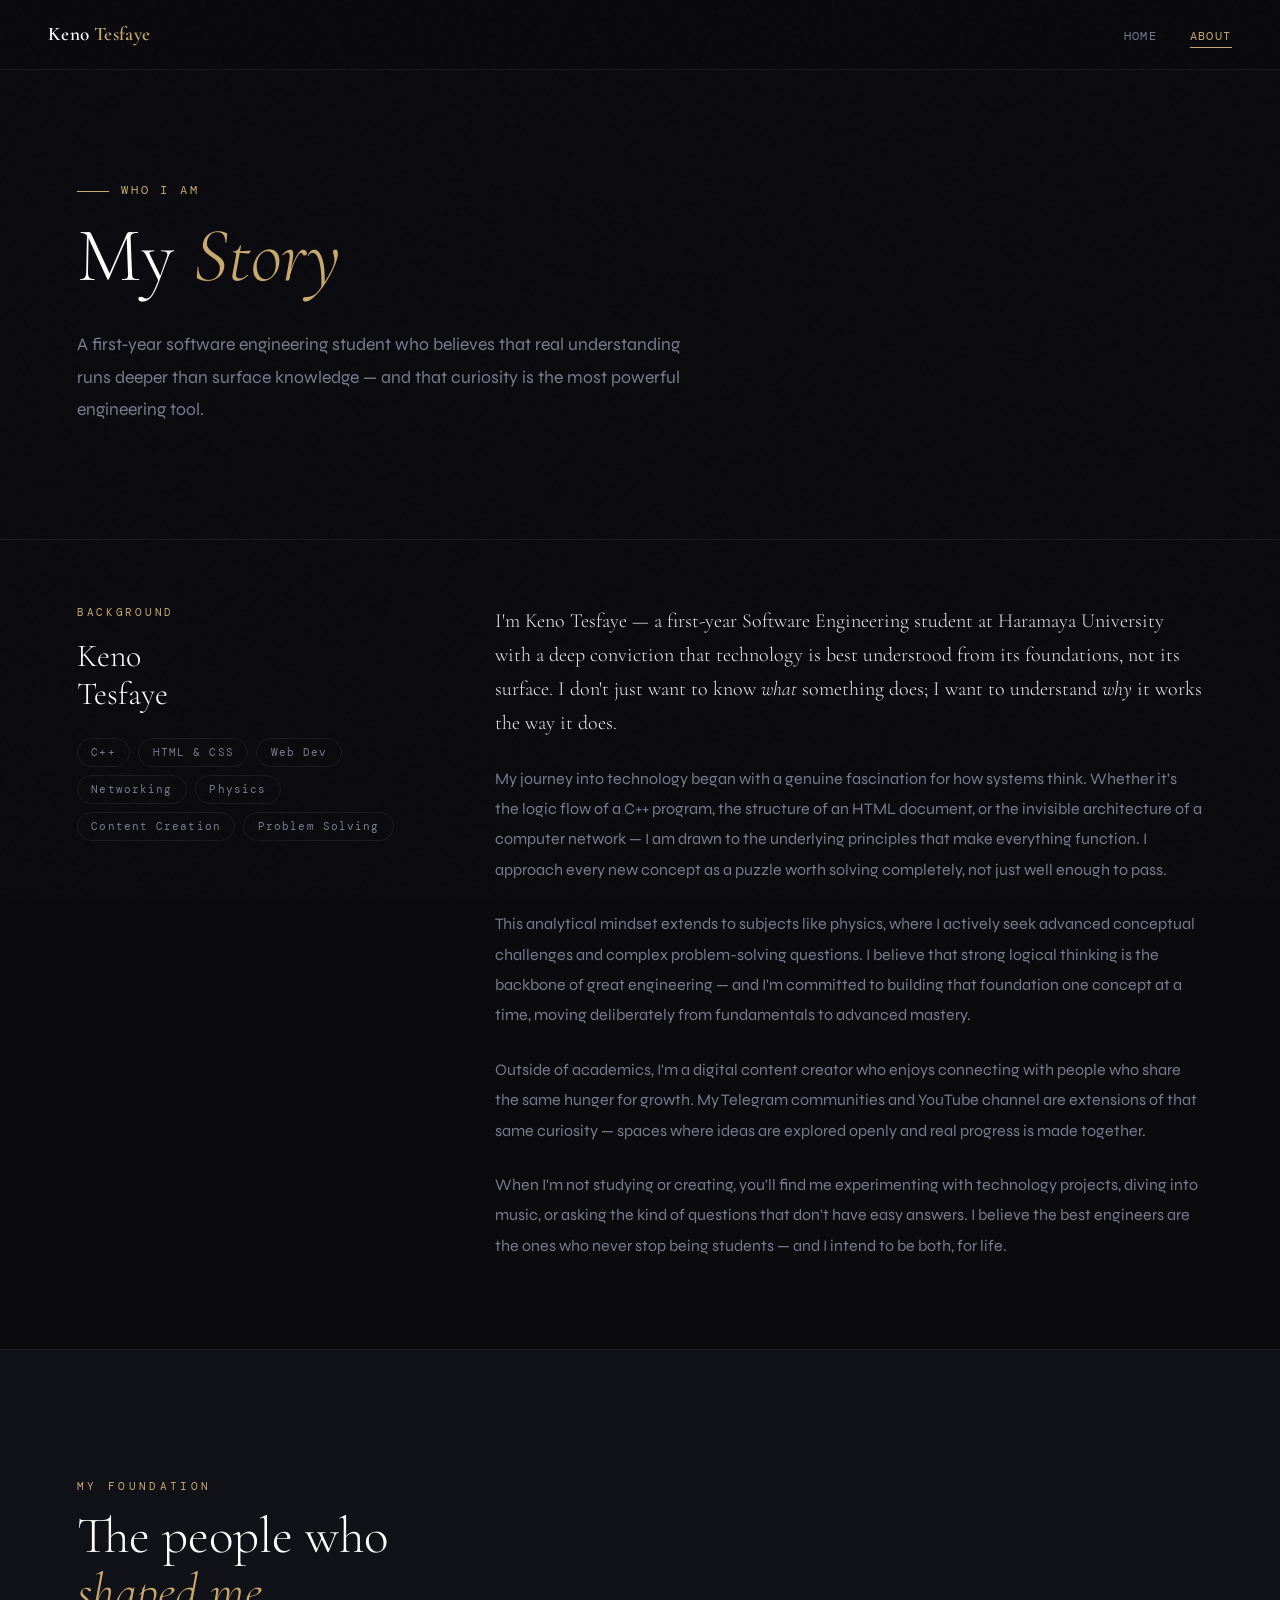
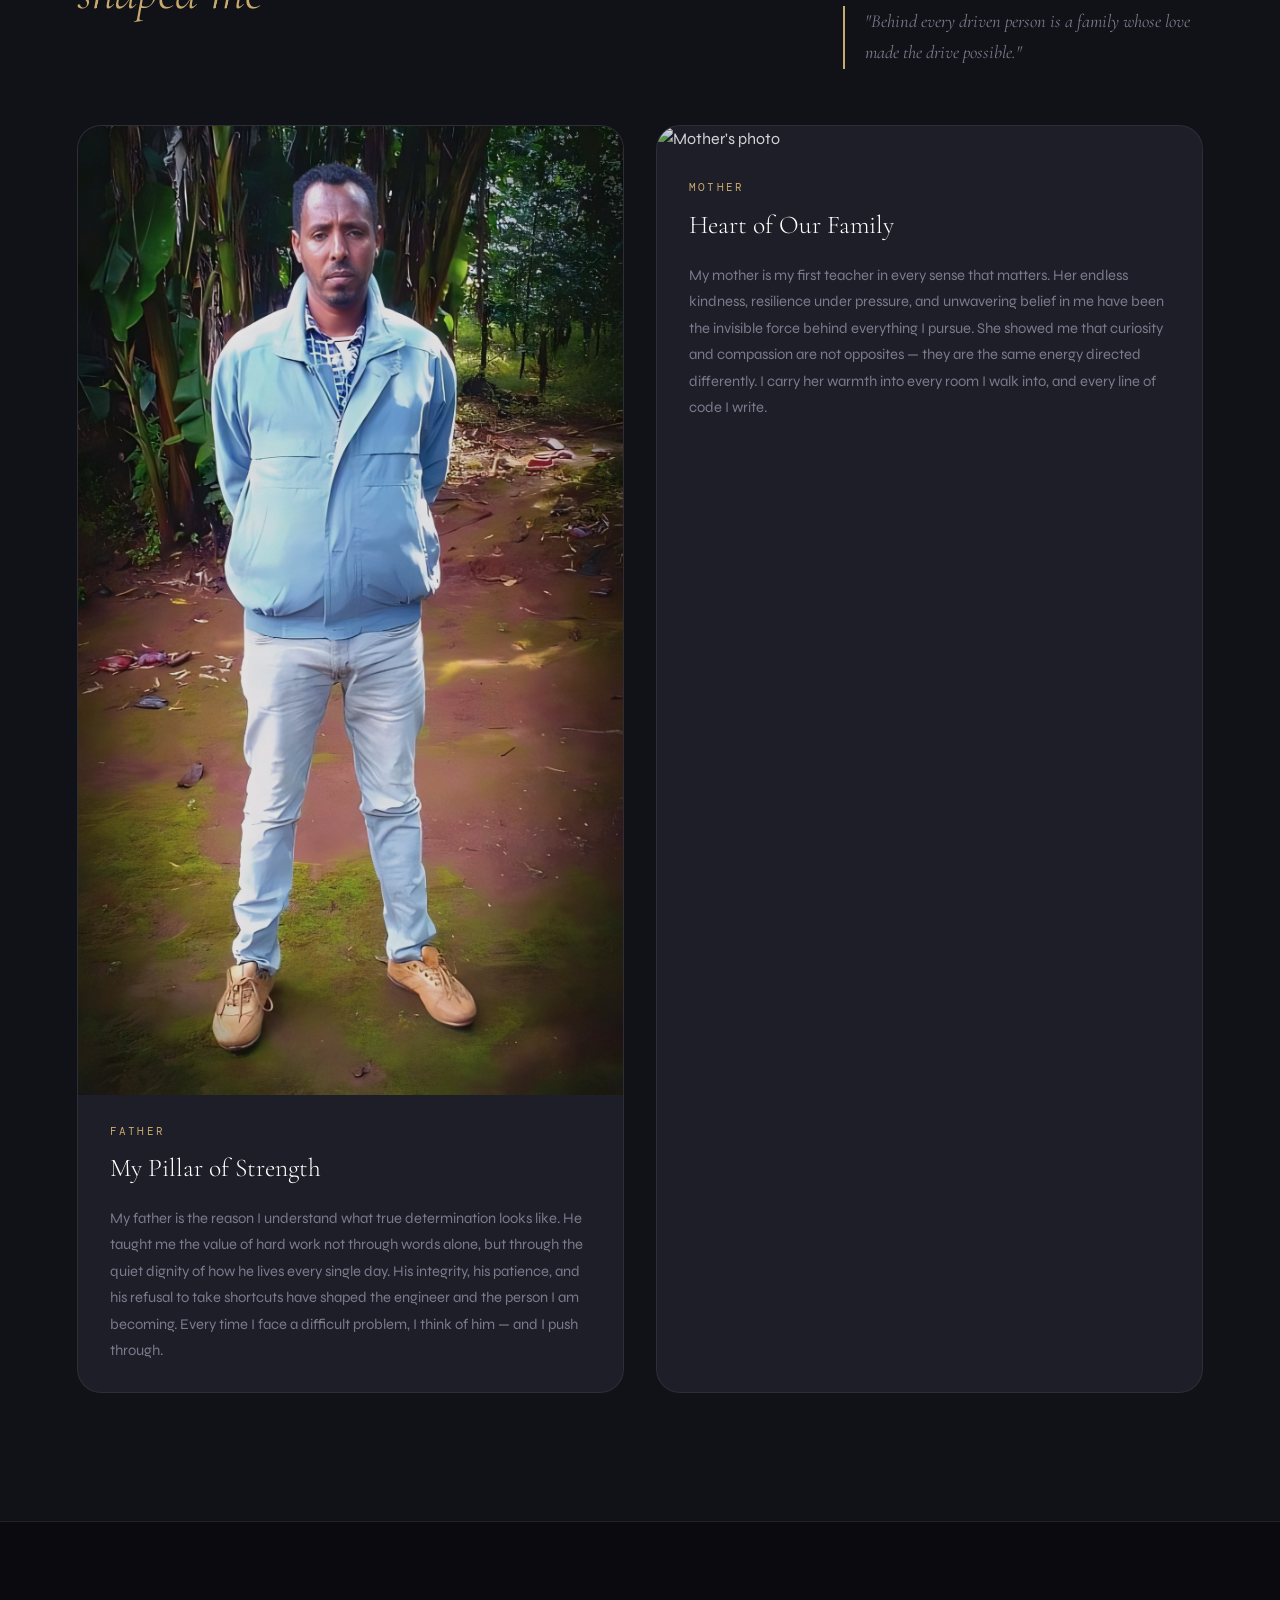
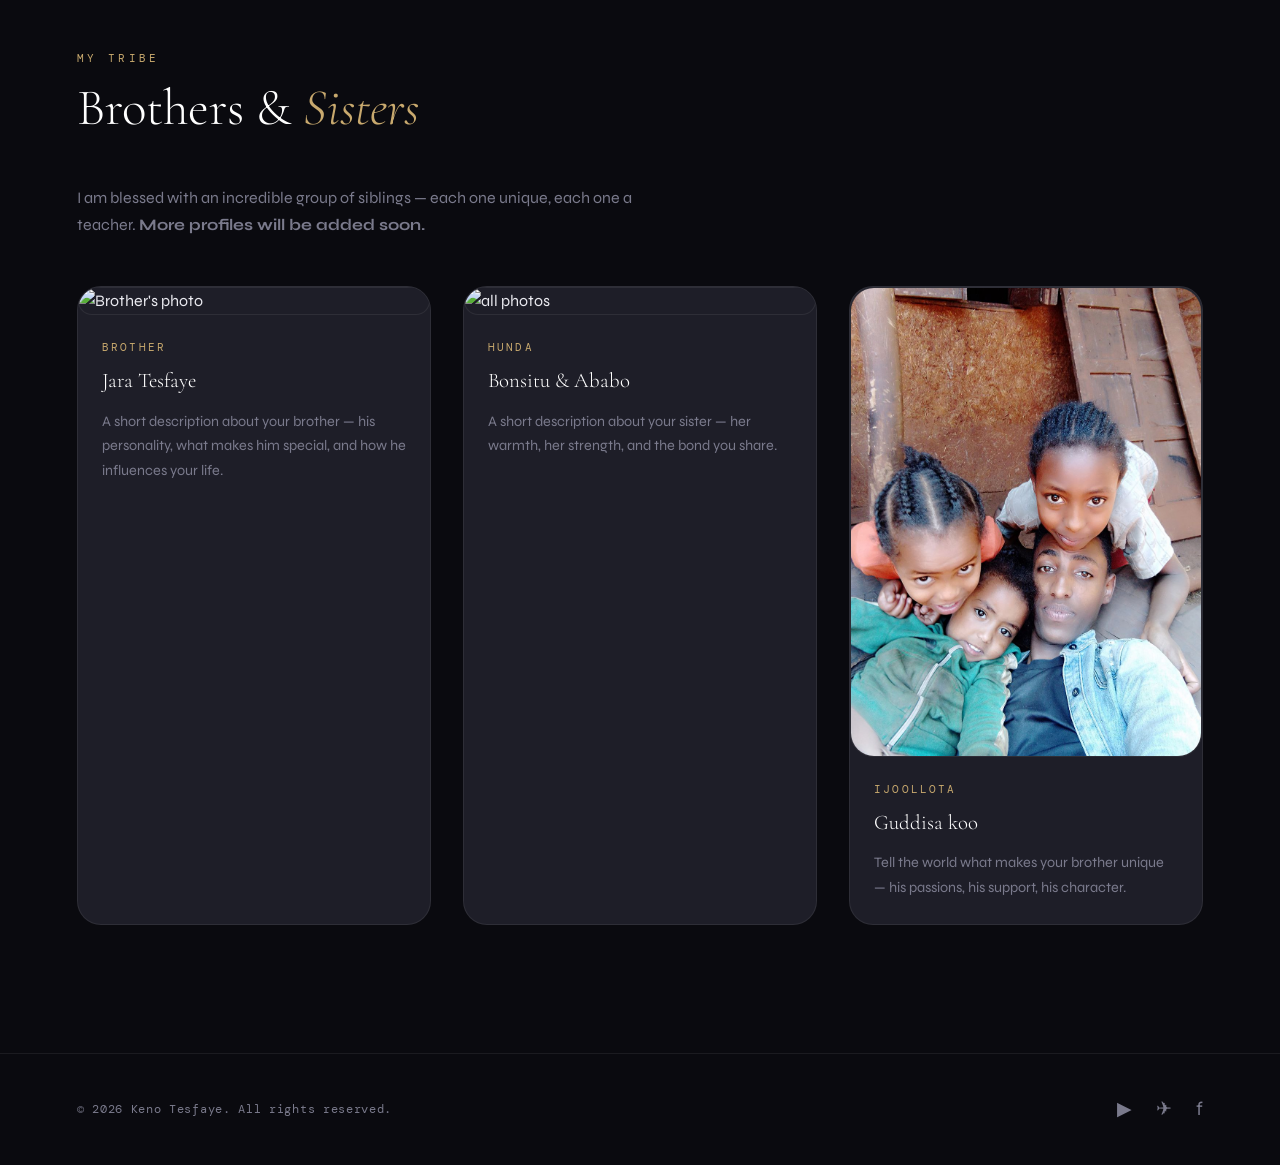
==== about.html @ 861d23f7 "Add files via upload" ====
<!DOCTYPE html>
<html lang="en">
<head>
  <meta charset="UTF-8" />
  <meta name="viewport" content="width=device-width, initial-scale=1.0" />
  <meta name="description" content="About Keno Tesfaye — his story, values, and family." />
  <title>About — Keno Tesfaye Official</title>
  <link rel="stylesheet" href="style.css" />
</head>
<body>

  <!-- NAVIGATION (unchanged) -->
  <nav class="nav" role="navigation" aria-label="Main navigation">
    <a href="index.html" class="nav-brand">Keno <span>Tesfaye</span></a>
    <ul class="nav-links" role="list">
      <li><a href="index.html">Home</a></li>
      <li><a href="about.html" class="active" aria-current="page">About</a></li>
    </ul>
    <button class="hamburger" id="hamburger" aria-label="Toggle mobile menu" aria-expanded="false">
      <span></span><span></span><span></span>
    </button>
  </nav>

  <!-- Mobile Menu -->
  <div class="mobile-menu" id="mobileMenu" role="dialog" aria-label="Mobile navigation">
    <a href="index.html">Home</a>
    <a href="about.html">About</a>
  </div>

  <main class="page">

    <!-- ABOUT HERO -->
    <header class="section about-hero" aria-label="About introduction">
      <p class="hero-label fade-up">Who I am</p>
      <h1 class="about-title fade-up delay-1">
        My <em>Story</em>
      </h1>
      <p class="about-intro fade-up delay-2">
        A first-year software engineering student who believes that real
        understanding runs deeper than surface knowledge — and that
        curiosity is the most powerful engineering tool.
      </p>
    </header>

    <!-- STORY BODY (unchanged) -->
    <section class="story-grid" aria-labelledby="story-heading">
      <aside class="story-sidebar">
        <p class="story-sidebar-label">Background</p>
        <h2 class="story-sidebar-title" id="story-heading">Keno<br/>Tesfaye</h2>
        <div class="story-tags" role="list" aria-label="Interests and skills">
          <span class="tag" role="listitem">C++</span>
          <span class="tag" role="listitem">HTML & CSS</span>
          <span class="tag" role="listitem">Web Dev</span>
          <span class="tag" role="listitem">Networking</span>
          <span class="tag" role="listitem">Physics</span>
          <span class="tag" role="listitem">Content Creation</span>
          <span class="tag" role="listitem">Problem Solving</span>
        </div>
      </aside>

      <article class="story-content" aria-label="Keno Tesfaye biography">
        <p>I'm Keno Tesfaye — a first-year Software Engineering student at Haramaya University with a deep conviction that technology is best understood from its foundations, not its surface. I don't just want to know <em>what</em> something does; I want to understand <em>why</em> it works the way it does.</p>
        <p>My journey into technology began with a genuine fascination for how systems think. Whether it's the logic flow of a C++ program, the structure of an HTML document, or the invisible architecture of a computer network — I am drawn to the underlying principles that make everything function. I approach every new concept as a puzzle worth solving completely, not just well enough to pass.</p>
        <p>This analytical mindset extends to subjects like physics, where I actively seek advanced conceptual challenges and complex problem-solving questions. I believe that strong logical thinking is the backbone of great engineering — and I'm committed to building that foundation one concept at a time, moving deliberately from fundamentals to advanced mastery.</p>
        <p>Outside of academics, I'm a digital content creator who enjoys connecting with people who share the same hunger for growth. My Telegram communities and YouTube channel are extensions of that same curiosity — spaces where ideas are explored openly and real progress is made together.</p>
        <p>When I'm not studying or creating, you'll find me experimenting with technology projects, diving into music, or asking the kind of questions that don't have easy answers. I believe the best engineers are the ones who never stop being students — and I intend to be both, for life.</p>
      </article>
    </section>

    <!-- FAMILY SECTION (parents) -->
    <section class="family-section" aria-labelledby="family-heading">
      <div class="family-header">
        <div class="family-header-text">
          <p class="section-label">My Foundation</p>
          <h2 class="section-title" id="family-heading">
            The people who<br/><em>shaped me</em>
          </h2>
        </div>
        <blockquote class="family-quote">
          "Behind every driven person is a family whose love made the
          drive possible."
        </blockquote>
      </div>

      <div class="family-cards" role="list">
        <!-- Father -->
        <article class="family-card fade-up" role="listitem" aria-label="Father">
          <img src="Abbaa_koo.jpg" alt="Father's photo" class="family-card-img" loading="lazy">
          <div class="family-card-body">
            <p class="family-role">Father</p>
            <h3 class="family-name">My Pillar of Strength</h3>
            <p class="family-story">My father is the reason I understand what true determination looks like. He taught me the value of hard work not through words alone, but through the quiet dignity of how he lives every single day. His integrity, his patience, and his refusal to take shortcuts have shaped the engineer and the person I am becoming. Every time I face a difficult problem, I think of him — and I push through.</p>
          </div>
        </article>

        <!-- Mother -->
        <article class="family-card fade-up delay-2" role="listitem" aria-label="Mother">
          <img src="Harmee_koo.jpg" alt="Mother's photo" class="family-card-img" loading="lazy"> 
          <div class="family-card-body">
            <p class="family-role">Mother</p>
            <h3 class="family-name">Heart of Our Family</h3>
            <p class="family-story">My mother is my first teacher in every sense that matters. Her endless kindness, resilience under pressure, and unwavering belief in me have been the invisible force behind everything I pursue. She showed me that curiosity and compassion are not opposites — they are the same energy directed differently. I carry her warmth into every room I walk into, and every line of code I write.</p>
          </div>
        </article>
      </div>
    </section>

    <!-- NEW: SIBLINGS SECTION (expandable) -->
    <section class="siblings-section" aria-labelledby="siblings-heading">
      <div class="section-header">
        <p class="section-label">My Tribe</p>
        <h2 class="section-title" id="siblings-heading">
          Brothers & <em>Sisters</em>
        </h2>
        <p class="section-description">
          I am blessed with an incredible group of siblings — each one unique, each one a teacher.  
          <strong>More profiles will be added soon.</strong>
        </p>
      </div>

      <div class="siblings-grid" role="list">
        <!-- Sibling 1 placeholder -->
        <article class="sibling-card" role="listitem">
          <img src="Jara.jpg" 
          alt="Brother's photo" 
          class="sibling-card" 
          loading="lazy"> 
          <div class="sibling-card-body">
            <p class="sibling-role">Brother</p>
            <h3 class="sibling-name">Jara Tesfaye</h3>
            <p class="sibling-story">A short description about your brother — his personality, what makes him special, and how he influences your life.</p>
          </div>
        </article>

        <!-- Sibling 2 placeholder -->
        <article class="sibling-card" role="listitem">
          <img src="obboloota.JPG" 
          alt="all photos" 
          class="sibling-card" 
          loading="lazy"> 
          <div class="sibling-card-body">
            <p class="sibling-role">Hunda</p>
            <h3 class="sibling-name">Bonsitu & Ababo</h3>
            <p class="sibling-story">A short description about your sister — her warmth, her strength, and the bond you share.</p>
          </div>
        </article>

        <!-- Sibling 3 placeholder -->
        <article class="sibling-card" role="listitem">
          <img src="Guddisa_koo.jpg" 
          alt="children's photo" 
          class="sibling-card" 
          loading="lazy"> 
          <div class="sibling-card-body">
            <p class="sibling-role">Ijoollota</p>
            <h3 class="sibling-name">Guddisa koo</h3>
            <p class="sibling-story">Tell the world what makes your brother unique — his passions, his support, his character.</p>
          </div>
        </article>

        <!-- Add more cards by copying the above block -->
      </div>
    </section>
  </main>

  <!-- FOOTER (same as index) -->
  <footer class="footer" role="contentinfo">
    <p class="footer-copy">© 2026 Keno Tesfaye. All rights reserved.</p>
    <div class="footer-links" aria-label="Social media links">
      <a href="https://www.youtube.com/@kenotesfayeofficial?sub_confirmation=1" target="_blank" rel="noopener noreferrer" aria-label="YouTube" class="glow-icon">▶</a>
      <a href="https://t.me/searching_for_success" target="_blank" rel="noopener noreferrer" aria-label="Telegram" class="glow-icon">✈</a>
      <a href="https://facebook.com/profile.php?id=61565374018574" target="_blank" rel="noopener noreferrer" aria-label="Facebook" class="glow-icon">f</a>
    </div>
  </footer>

  <!-- Mobile menu script (unchanged) -->
  <script>
    const hamburger = document.getElementById('hamburger');
    const mobileMenu = document.getElementById('mobileMenu');
    hamburger.addEventListener('click', () => {
      const isOpen = mobileMenu.classList.toggle('active');
      hamburger.classList.toggle('open', isOpen);
      hamburger.setAttribute('aria-expanded', String(isOpen));
    });
    document.addEventListener('click', (e) => {
      if (!hamburger.contains(e.target) && !mobileMenu.contains(e.target)) {
        mobileMenu.classList.remove('active');
        hamburger.classList.remove('open');
        hamburger.setAttribute('aria-expanded', 'false');
      }
    });
  </script>
</body>
</html>
---- style.css ----
/* ============================================
   KENO TESFAYE OFFICIAL — style.css
   Aesthetic: Editorial / Dark Luxury + Glow
   ============================================ */

@import url('https://fonts.googleapis.com/css2?family=Cormorant+Garamond:ital,wght@0,300;0,400;0,600;1,300;1,400&family=DM+Mono:wght@300;400;500&family=Syne:wght@400;600;700;800&display=swap');

/* ── CSS Variables ── */
:root {
  --bg:        #0a0a0f;
  --bg2:       #111118;
  --bg3:       #18181f;
  --surface:   #1e1e28;
  --border:    rgba(255,255,255,0.07);
  --accent:    #c8a96e;       /* warm gold */
  --accent2:   #7b9cff;       /* cool blue  */
  --text:      #eaeaf0;
  --muted:     #7a7a8c;
  --white:     #ffffff;

  --font-display: 'Cormorant Garamond', Georgia, serif;
  --font-ui:      'Syne', sans-serif;
  --font-mono:    'DM Mono', monospace;

  --radius:    12px;
  --radius-lg: 24px;
  --transition: 0.35s cubic-bezier(0.4, 0, 0.2, 1);
}

/* ── Reset ── */
*, *::before, *::after { box-sizing: border-box; margin: 0; padding: 0; }
html { scroll-behavior: smooth; font-size: 16px; }
body {
  background: var(--bg);
  color: var(--text);
  font-family: var(--font-ui);
  line-height: 1.6;
  min-height: 100vh;
  overflow-x: hidden;
}
img { display: block; max-width: 100%; }
a { color: inherit; text-decoration: none; }
ul { list-style: none; }

/* ── Noise Grain Overlay (unchanged) ── */
body::before {
  content: '';
  position: fixed; inset: 0;
  background-image: url("data:image/svg+xml,%3Csvg viewBox='0 0 256 256' xmlns='http://www.w3.org/2000/svg'%3E%3Cfilter id='noise'%3E%3CfeTurbulence type='fractalNoise' baseFrequency='0.9' numOctaves='4' stitchTiles='stitch'/%3E%3C/filter%3E%3Crect width='100%25' height='100%25' filter='url(%23noise)' opacity='0.04'/%3E%3C/svg%3E");
  pointer-events: none;
  z-index: 9999;
  opacity: 0.45;
}

/* ============================================
   NAVIGATION (unchanged)
   ============================================ */
.nav {
  position: fixed; top: 0; left: 0; right: 0;
  z-index: 1000;
  display: flex;
  align-items: center;
  justify-content: space-between;
  padding: 0 clamp(1.25rem, 5vw, 3rem);
  height: 70px;
  background: rgba(10, 10, 15, 0.85);
  backdrop-filter: blur(20px) saturate(180%);
  -webkit-backdrop-filter: blur(20px) saturate(180%);
  border-bottom: 1px solid var(--border);
}
.nav-brand {
  font-family: var(--font-display);
  font-size: 1.2rem;
  font-weight: 600;
  letter-spacing: 0.02em;
  color: var(--white);
}
.nav-brand span { color: var(--accent); }
.nav-links {
  display: flex;
  gap: 2rem;
  align-items: center;
}
.nav-links a {
  font-family: var(--font-mono);
  font-size: 0.78rem;
  letter-spacing: 0.12em;
  text-transform: uppercase;
  color: var(--muted);
  transition: color var(--transition);
  position: relative;
}
.nav-links a::after {
  content: '';
  position: absolute;
  bottom: -4px; left: 0; right: 0;
  height: 1px;
  background: var(--accent);
  transform: scaleX(0);
  transform-origin: left;
  transition: transform var(--transition);
}
.nav-links a:hover,
.nav-links a.active { color: var(--accent); }
.nav-links a:hover::after,
.nav-links a.active::after { transform: scaleX(1); }

/* Hamburger (unchanged) */
.hamburger {
  display: none;
  flex-direction: column;
  gap: 5px;
  cursor: pointer;
  background: none;
  border: none;
  padding: 4px;
}
.hamburger span {
  display: block;
  width: 24px; height: 2px;
  background: var(--text);
  border-radius: 2px;
  transition: var(--transition);
}
.hamburger.open span:nth-child(1) { transform: translateY(7px) rotate(45deg); }
.hamburger.open span:nth-child(2) { opacity: 0; }
.hamburger.open span:nth-child(3) { transform: translateY(-7px) rotate(-45deg); }
.mobile-menu {
  display: none;
  position: fixed;
  top: 70px; left: 0; right: 0;
  background: rgba(10,10,15,0.97);
  backdrop-filter: blur(24px);
  border-bottom: 1px solid var(--border);
  padding: 1.5rem 2rem;
  z-index: 999;
  flex-direction: column;
  gap: 1.25rem;
}
.mobile-menu a {
  font-family: var(--font-mono);
  font-size: 0.85rem;
  letter-spacing: 0.1em;
  text-transform: uppercase;
  color: var(--muted);
  padding: 0.5rem 0;
  border-bottom: 1px solid var(--border);
  transition: color var(--transition);
}
.mobile-menu a:hover { color: var(--accent); }
.mobile-menu.active { display: flex; }

/* ============================================
   PAGE WRAPPER
   ============================================ */
.page { padding-top: 70px; }

/* ============================================
   HERO — index.html (with glowing image)
   ============================================ */
.hero {
  min-height: calc(100vh - 70px);
  display: grid;
  grid-template-columns: 1fr 1fr;
  align-items: center;
  gap: 4rem;
  padding: clamp(3rem, 8vw, 6rem) clamp(1.25rem, 6vw, 5rem);
  position: relative;
  overflow: hidden;
}
.hero::before {
  content: '';
  position: absolute;
  top: 10%; left: -5%;
  width: 480px; height: 480px;
  border-radius: 50%;
  background: radial-gradient(circle, rgba(200,169,110,0.12) 0%, transparent 70%);
  pointer-events: none;
  filter: blur(40px);
}
.hero::after {
  content: '';
  position: absolute;
  bottom: 5%; right: -5%;
  width: 380px; height: 380px;
  border-radius: 50%;
  background: radial-gradient(circle, rgba(123,156,255,0.1) 0%, transparent 70%);
  pointer-events: none;
  filter: blur(60px);
}
.hero-text { position: relative; z-index: 1; }
.hero-label {
  font-family: var(--font-mono);
  font-size: 0.72rem;
  letter-spacing: 0.25em;
  text-transform: uppercase;
  color: var(--accent);
  margin-bottom: 1.25rem;
  display: flex;
  align-items: center;
  gap: 0.75rem;
}
.hero-label::before {
  content: '';
  display: block;
  width: 32px; height: 1px;
  background: var(--accent);
}
.hero-name {
  font-family: var(--font-display);
  font-size: clamp(3.5rem, 7vw, 6rem);
  font-weight: 300;
  line-height: 1.05;
  color: var(--white);
  margin-bottom: 1.5rem;
  letter-spacing: -0.01em;
}
.hero-name em {
  font-style: italic;
  color: var(--accent);
  display: block;
}
.hero-bio {
  font-size: 1rem;
  color: var(--muted);
  line-height: 1.75;
  max-width: 440px;
  margin-bottom: 2.5rem;
}
.hero-cta {
  display: flex;
  gap: 1rem;
  flex-wrap: wrap;
}

/* ── Buttons (with glow on hover) ── */
.btn {
  display: inline-flex;
  align-items: center;
  gap: 0.5rem;
  padding: 0.75rem 1.75rem;
  border-radius: 100px;
  font-family: var(--font-mono);
  font-size: 0.78rem;
  letter-spacing: 0.08em;
  text-transform: uppercase;
  cursor: pointer;
  transition: all var(--transition);
  white-space: nowrap;
  border: 1px solid transparent;
}
.btn-primary {
  background: var(--accent);
  color: var(--bg);
  font-weight: 500;
}
.btn-primary:hover {
  background: #d4b87a;
  transform: translateY(-2px);
  box-shadow: 0 0 25px rgba(200,169,110,0.6);
}
.btn-outline {
  background: transparent;
  border-color: var(--border);
  color: var(--text);
}
.btn-outline:hover {
  border-color: var(--accent);
  color: var(--accent);
  transform: translateY(-2px);
  box-shadow: 0 0 20px rgba(200,169,110,0.4);
}

/* Hero Visual + Glowing Image */
.hero-visual {
  display: flex;
  flex-direction: column;
  align-items: center;
  justify-content: center;
  position: relative;
  z-index: 1;
}
.profile-frame {
  position: relative;
  width: clamp(260px, 30vw, 360px);
  aspect-ratio: 1;
}
.profile-frame::before {
  content: '';
  position: absolute;
  inset: -12px;
  border-radius: 50%;
  border: 1px solid var(--accent);
  opacity: 0.4;
  animation: spin-slow 20s linear infinite;
}
.profile-frame::after {
  content: '';
  position: absolute;
  inset: -28px;
  border-radius: 50%;
  border: 1px dashed rgba(200,169,110,0.2);
  animation: spin-slow 35s linear infinite reverse;
}
@keyframes spin-slow { to { transform: rotate(360deg); } }

.profile-img {
  width: 100%;
  height: 100%;
  border-radius: 50%;
  object-fit: cover;
  border: 3px solid rgba(200,169,110,0.3);
  box-shadow: 0 0 30px rgba(200,169,110,0.3);
  transition: box-shadow var(--transition);
}
/* Glow pulse animation */
.glow-img {
  animation: glowPulse 3s infinite alternate;
}
@keyframes glowPulse {
  from { box-shadow: 0 0 20px rgba(200,169,110,0.4), 0 0 40px rgba(200,169,110,0.2); }
  to   { box-shadow: 0 0 50px rgba(200,169,110,0.8), 0 0 80px rgba(200,169,110,0.4); }
}

/* ============================================
   SOCIAL SECTION — "Connect" with glow on cards
   ============================================ */
.section {
  padding: clamp(4rem, 10vw, 8rem) clamp(1.25rem, 6vw, 5rem);
}
.section-label {
  font-family: var(--font-mono);
  font-size: 0.7rem;
  letter-spacing: 0.3em;
  text-transform: uppercase;
  color: var(--accent);
  margin-bottom: 0.75rem;
}
.section-title {
  font-family: var(--font-display);
  font-size: clamp(2.2rem, 4vw, 3.5rem);
  font-weight: 300;
  color: var(--white);
  line-height: 1.1;
  margin-bottom: 3rem;
}
.section-title em { font-style: italic; color: var(--accent); }
.divider {
  width: 100%;
  height: 1px;
  background: var(--border);
  margin-bottom: 4rem;
}

/* Social Cards */
.social-grid {
  display: grid;
  grid-template-columns: repeat(auto-fit, minmax(260px, 1fr));
  gap: 1.25rem;
}
.social-card {
  display: flex;
  align-items: center;
  gap: 1.25rem;
  padding: 1.5rem 1.75rem;
  background: var(--surface);
  border: 1px solid var(--border);
  border-radius: var(--radius-lg);
  transition: all var(--transition);
  cursor: pointer;
  position: relative;
  overflow: hidden;
}
.social-card::before {
  content: '';
  position: absolute;
  inset: 0;
  opacity: 0;
  transition: opacity var(--transition);
}
.social-card:hover {
  transform: translateY(-4px);
  border-color: transparent;
}
.social-card:hover::before { opacity: 1; }

/* Glow on hover for social cards */
.glow-card {
  transition: box-shadow var(--transition), transform var(--transition);
}
.glow-card:hover {
  box-shadow: 0 0 35px var(--accent);
}

/* Platform-specific accent colors (unchanged) */
.social-card.youtube::before  { background: linear-gradient(135deg, rgba(255,0,0,0.1), transparent 60%); }
.social-card.youtube:hover    { box-shadow: 0 12px 40px rgba(255,0,0,0.15); }
.social-card.telegram::before { background: linear-gradient(135deg, rgba(0,136,204,0.1), transparent 60%); }
.social-card.telegram:hover   { box-shadow: 0 12px 40px rgba(0,136,204,0.15); }
.social-card.facebook::before { background: linear-gradient(135deg, rgba(24,119,242,0.1), transparent 60%); }
.social-card.facebook:hover   { box-shadow: 0 12px 40px rgba(24,119,242,0.15); }

.social-icon {
  width: 48px; height: 48px;
  border-radius: 14px;
  display: flex;
  align-items: center;
  justify-content: center;
  font-size: 1.4rem;
  flex-shrink: 0;
}
.social-card.youtube  .social-icon { background: rgba(255,0,0,0.15); }
.social-card.telegram .social-icon { background: rgba(0,136,204,0.15); }
.social-card.facebook .social-icon { background: rgba(24,119,242,0.15); }

.social-info { flex: 1; min-width: 0; }
.social-platform {
  font-family: var(--font-mono);
  font-size: 0.68rem;
  letter-spacing: 0.15em;
  text-transform: uppercase;
  color: var(--muted);
  margin-bottom: 0.25rem;
}
.social-name {
  font-size: 0.95rem;
  font-weight: 600;
  color: var(--text);
  white-space: nowrap;
  overflow: hidden;
  text-overflow: ellipsis;
}
.social-arrow {
  color: var(--muted);
  font-size: 1.1rem;
  transition: all var(--transition);
  flex-shrink: 0;
}
.social-card:hover .social-arrow {
  color: var(--accent);
  transform: translateX(4px);
}

/* ============================================
   ABOUT PAGE — Story Section (unchanged)
   ============================================ */
.about-hero {
  padding: clamp(4rem, 10vw, 7rem) clamp(1.25rem, 6vw, 5rem);
  max-width: 860px;
}
.about-hero .hero-label { margin-bottom: 1rem; }
.about-title {
  font-family: var(--font-display);
  font-size: clamp(3rem, 6vw, 5.5rem);
  font-weight: 300;
  line-height: 1.05;
  color: var(--white);
  margin-bottom: 2rem;
}
.about-title em { font-style: italic; color: var(--accent); }
.about-intro {
  font-size: 1.1rem;
  color: var(--muted);
  line-height: 1.85;
  max-width: 640px;
}
.story-grid {
  display: grid;
  grid-template-columns: 1fr 2fr;
  gap: 4rem;
  align-items: start;
  padding: 4rem clamp(1.25rem, 6vw, 5rem);
  border-top: 1px solid var(--border);
}
.story-sidebar {
  position: sticky;
  top: 90px;
}
.story-sidebar-label {
  font-family: var(--font-mono);
  font-size: 0.68rem;
  letter-spacing: 0.25em;
  text-transform: uppercase;
  color: var(--accent);
  margin-bottom: 1rem;
}
.story-sidebar-title {
  font-family: var(--font-display);
  font-size: 2rem;
  font-weight: 300;
  color: var(--white);
  line-height: 1.2;
}
.story-tags {
  display: flex;
  flex-wrap: wrap;
  gap: 0.5rem;
  margin-top: 1.5rem;
}
.tag {
  padding: 0.3rem 0.85rem;
  border: 1px solid var(--border);
  border-radius: 100px;
  font-family: var(--font-mono);
  font-size: 0.68rem;
  letter-spacing: 0.1em;
  color: var(--muted);
  transition: all var(--transition);
}
.tag:hover { border-color: var(--accent); color: var(--accent); }
.story-content p {
  font-size: 1rem;
  line-height: 1.9;
  color: var(--muted);
  margin-bottom: 1.5rem;
}
.story-content p:first-child {
  font-family: var(--font-display);
  font-size: 1.25rem;
  font-weight: 300;
  color: var(--text);
  line-height: 1.7;
}

/* ============================================
   FAMILY SECTION (parents) – unchanged
   ============================================ */
.family-section {
  padding: clamp(4rem, 10vw, 8rem) clamp(1.25rem, 6vw, 5rem);
  background: var(--bg2);
  border-top: 1px solid var(--border);
  border-bottom: 1px solid var(--border);
}
.family-header {
  display: flex;
  align-items: flex-end;
  justify-content: space-between;
  margin-bottom: 3.5rem;
  gap: 2rem;
  flex-wrap: wrap;
}
.family-quote {
  font-family: var(--font-display);
  font-size: clamp(0.95rem, 2vw, 1.15rem);
  font-style: italic;
  color: var(--muted);
  max-width: 360px;
  line-height: 1.7;
  border-left: 2px solid var(--accent);
  padding-left: 1.25rem;
}
.family-cards {
  display: grid;
  grid-template-columns: 1fr 1fr;
  gap: 2rem;
}
.family-card {
  background: var(--surface);
  border: 1px solid var(--border);
  border-radius: var(--radius-lg);
  overflow: hidden;
  transition: all var(--transition);
}
.family-card:hover {
  transform: translateY(-6px);
  box-shadow: 0 24px 64px rgba(0,0,0,0.4);
  border-color: rgba(200,169,110,0.25);
}
.family-card-img {
  max-width: 100%;
  height: auto;
  display: block;
  filter: grayscale(20%) brightness(0.9);
  transition: filter var(--transition);
}
.family-card:hover .family-card-img {
  filter: grayscale(0%) brightness(1);
}
.family-card-body {
  padding: 1.75rem 2rem;
}
.family-role {
  font-family: var(--font-mono);
  font-size: 0.68rem;
  letter-spacing: 0.2em;
  text-transform: uppercase;
  color: var(--accent);
  margin-bottom: 0.5rem;
}
.family-name {
  font-family: var(--font-display);
  font-size: 1.6rem;
  font-weight: 300;
  color: var(--white);
  margin-bottom: 1rem;
}
.family-story {
  font-size: 0.92rem;
  line-height: 1.8;
  color: var(--muted);
}

/* ============================================
   SIBLINGS SECTION (new)
   ============================================ */
.siblings-section {
  padding: clamp(4rem, 10vw, 8rem) clamp(1.25rem, 6vw, 5rem);
  background: var(--bg);
}
.section-description {
  font-size: 1rem;
  color: var(--muted);
  max-width: 600px;
  margin-bottom: 3rem;
  line-height: 1.7;
}
.siblings-grid {
  display: grid;
  grid-template-columns: repeat(auto-fit, minmax(260px, 1fr));
  gap: 2rem;
}
.sibling-card {
  background: var(--surface);
  border: 1px solid var(--border);
  border-radius: var(--radius-lg);
  overflow: hidden;
  transition: all var(--transition);
}
.sibling-card:hover {
  transform: translateY(-4px);
  border-color: var(--accent);
  box-shadow: 0 0 30px rgba(200,169,110,0.3);
}
.sibling-img-placeholder {
  width: 100%;
  aspect-ratio: 1;
  background: linear-gradient(145deg, #2a2a35, #1a1a25);
  display: flex;
  align-items: center;
  justify-content: center;
  color: var(--muted);
  font-family: var(--font-mono);
  font-size: 0.8rem;
}
/* When you add real images, replace the placeholder with an img tag */
.sibling-card-body {
  padding: 1.5rem;
}
.sibling-role {
  font-family: var(--font-mono);
  font-size: 0.68rem;
  letter-spacing: 0.2em;
  text-transform: uppercase;
  color: var(--accent);
  margin-bottom: 0.5rem;
}
.sibling-name {
  font-family: var(--font-display);
  font-size: 1.3rem;
  font-weight: 300;
  color: var(--white);
  margin-bottom: 0.75rem;
}
.sibling-story {
  font-size: 0.9rem;
  line-height: 1.7;
  color: var(--muted);
}

/* ============================================
   FOOTER (with glow on icons)
   ============================================ */
.footer {
  padding: 2.5rem clamp(1.25rem, 6vw, 5rem);
  border-top: 1px solid var(--border);
  display: flex;
  align-items: center;
  justify-content: space-between;
  flex-wrap: wrap;
  gap: 1rem;
}
.footer-copy {
  font-family: var(--font-mono);
  font-size: 0.72rem;
  color: var(--muted);
  letter-spacing: 0.06em;
}
.footer-links {
  display: flex;
  gap: 1.5rem;
}
.footer-links a {
  font-size: 1.2rem;
  color: var(--muted);
  transition: all var(--transition);
}
.footer-links a:hover {
  color: var(--accent);
  text-shadow: 0 0 10px var(--accent);
}

/* ============================================
   ANIMATIONS (unchanged)
   ============================================ */
.fade-up {
  opacity: 0;
  transform: translateY(24px);
  animation: fadeUp 0.7s ease forwards;
}
@keyframes fadeUp {
  to { opacity: 1; transform: translateY(0); }
}
.delay-1 { animation-delay: 0.1s; }
.delay-2 { animation-delay: 0.22s; }
.delay-3 { animation-delay: 0.36s; }
.delay-4 { animation-delay: 0.5s; }
.delay-5 { animation-delay: 0.65s; }

/* ============================================
   RESPONSIVE (unchanged, with sibling grid)
   ============================================ */
@media (max-width: 900px) {
  .hero {
    grid-template-columns: 1fr;
    text-align: center;
    gap: 3rem;
    padding-top: 4rem;
  }
  .hero-label { justify-content: center; }
  .hero-bio { margin-left: auto; margin-right: auto; }
  .hero-cta { justify-content: center; }
  .hero-visual { order: -1; }
  .profile-frame { width: clamp(180px, 50vw, 260px); }

  .story-grid { grid-template-columns: 1fr; gap: 2rem; }
  .story-sidebar { position: static; }

  .family-cards { grid-template-columns: 1fr; }
  .siblings-grid { grid-template-columns: 1fr; }

  .footer { flex-direction: column; align-items: flex-start; }
}

@media (max-width: 640px) {
  .nav-links { display: none; }
  .hamburger { display: flex; }
  .social-grid { grid-template-columns: 1fr; }
  .family-header { flex-direction: column; }
}
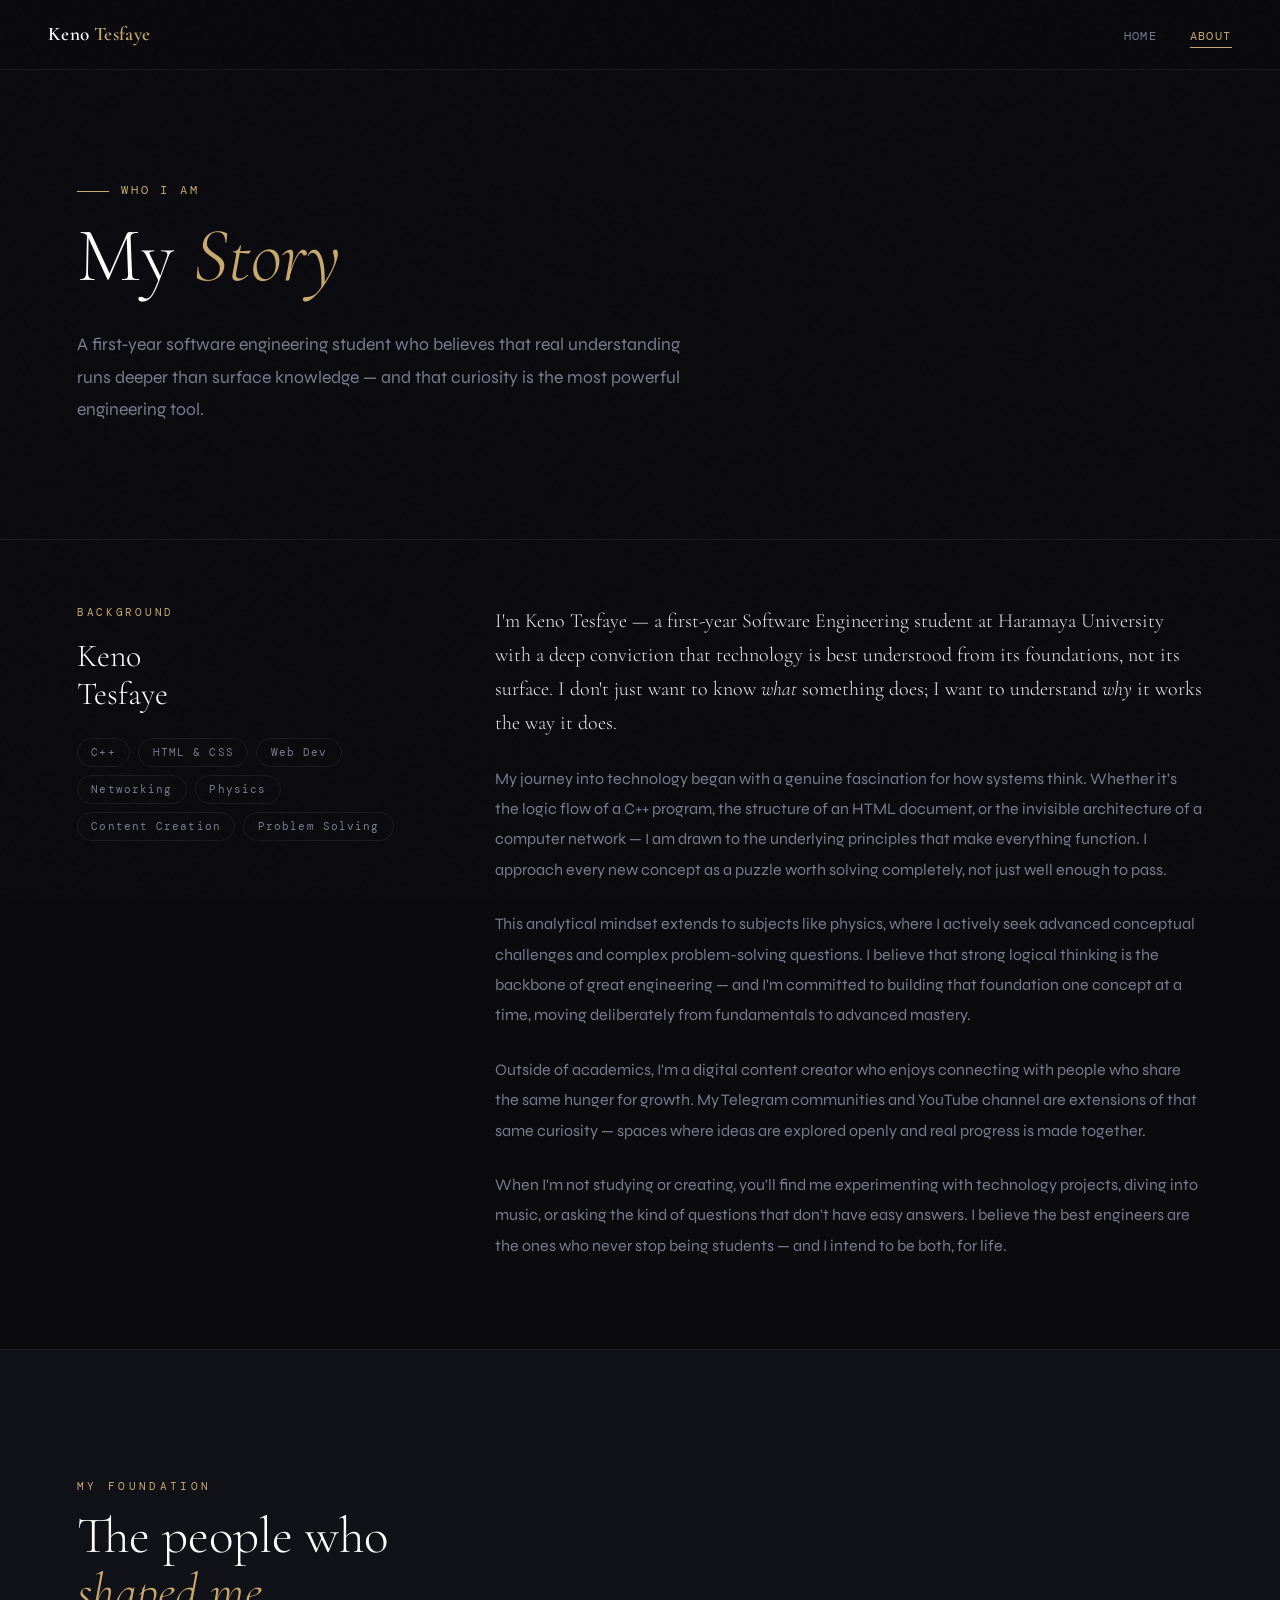
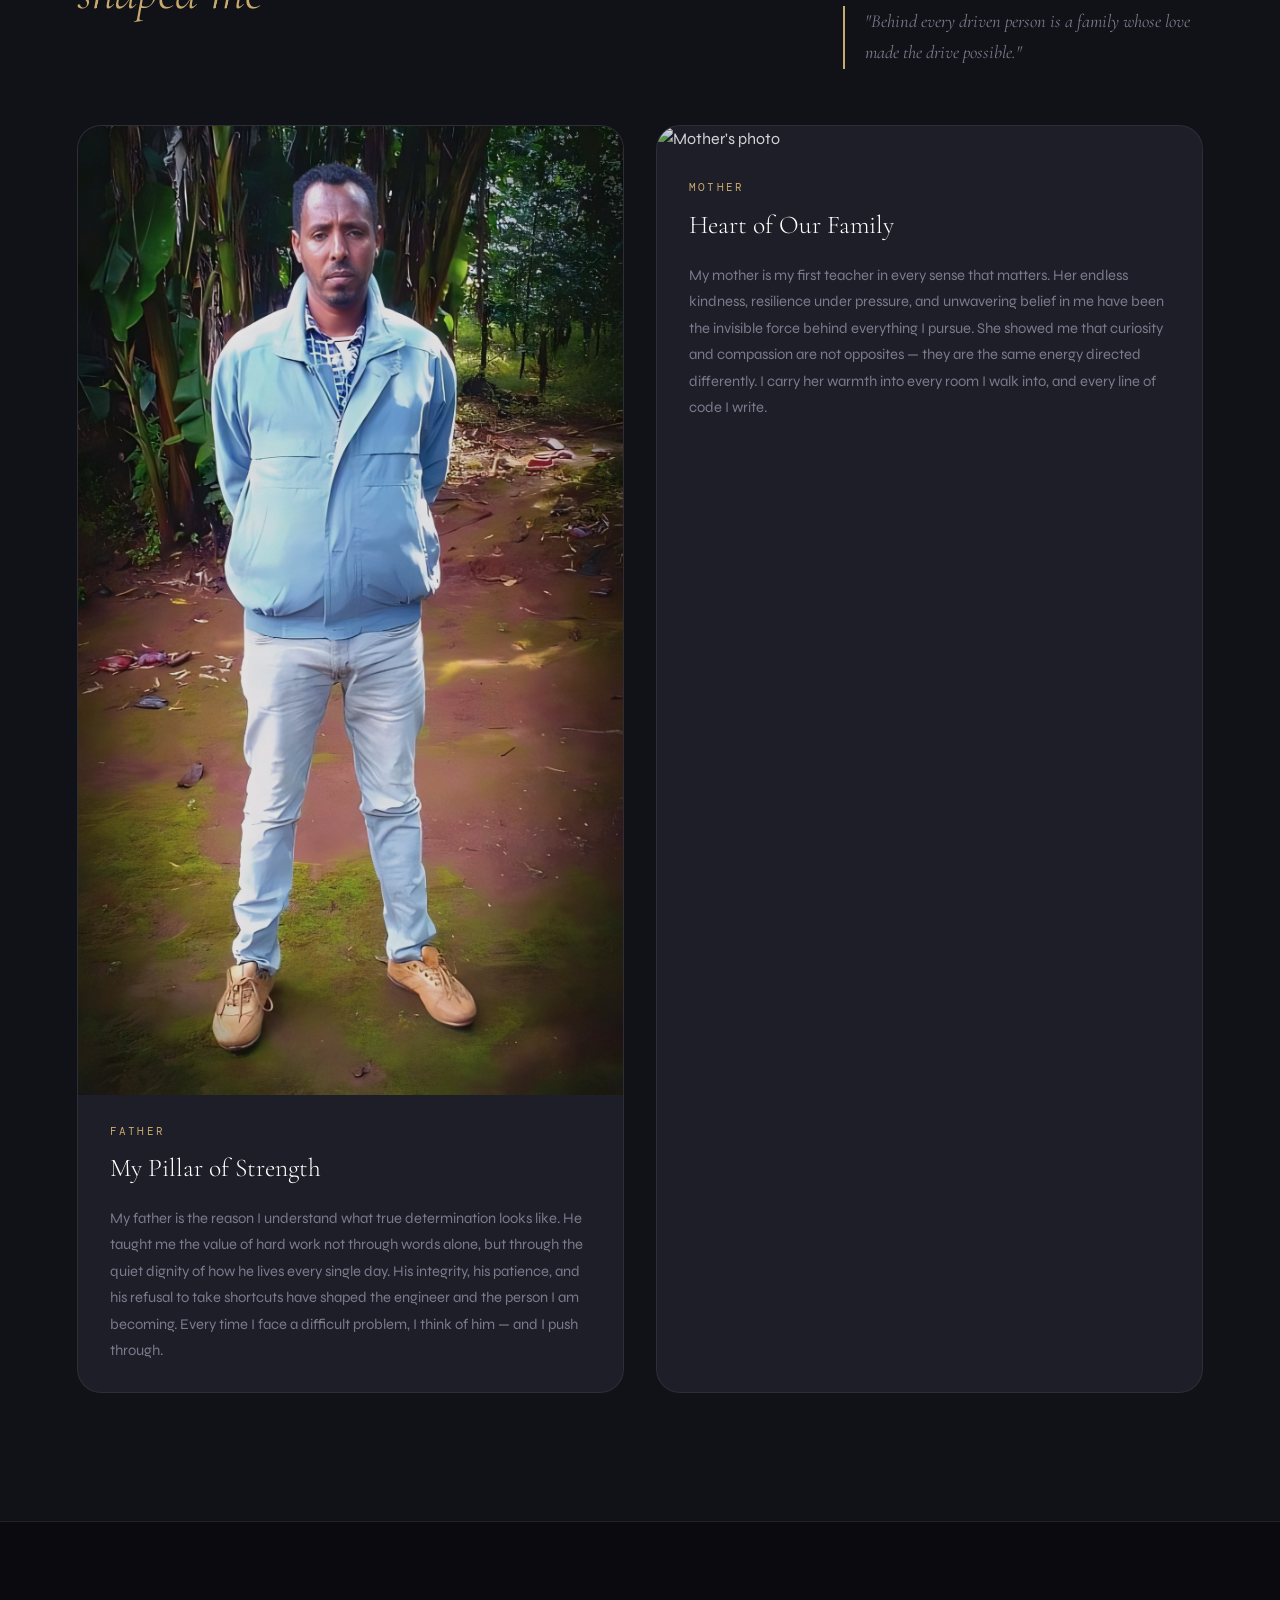
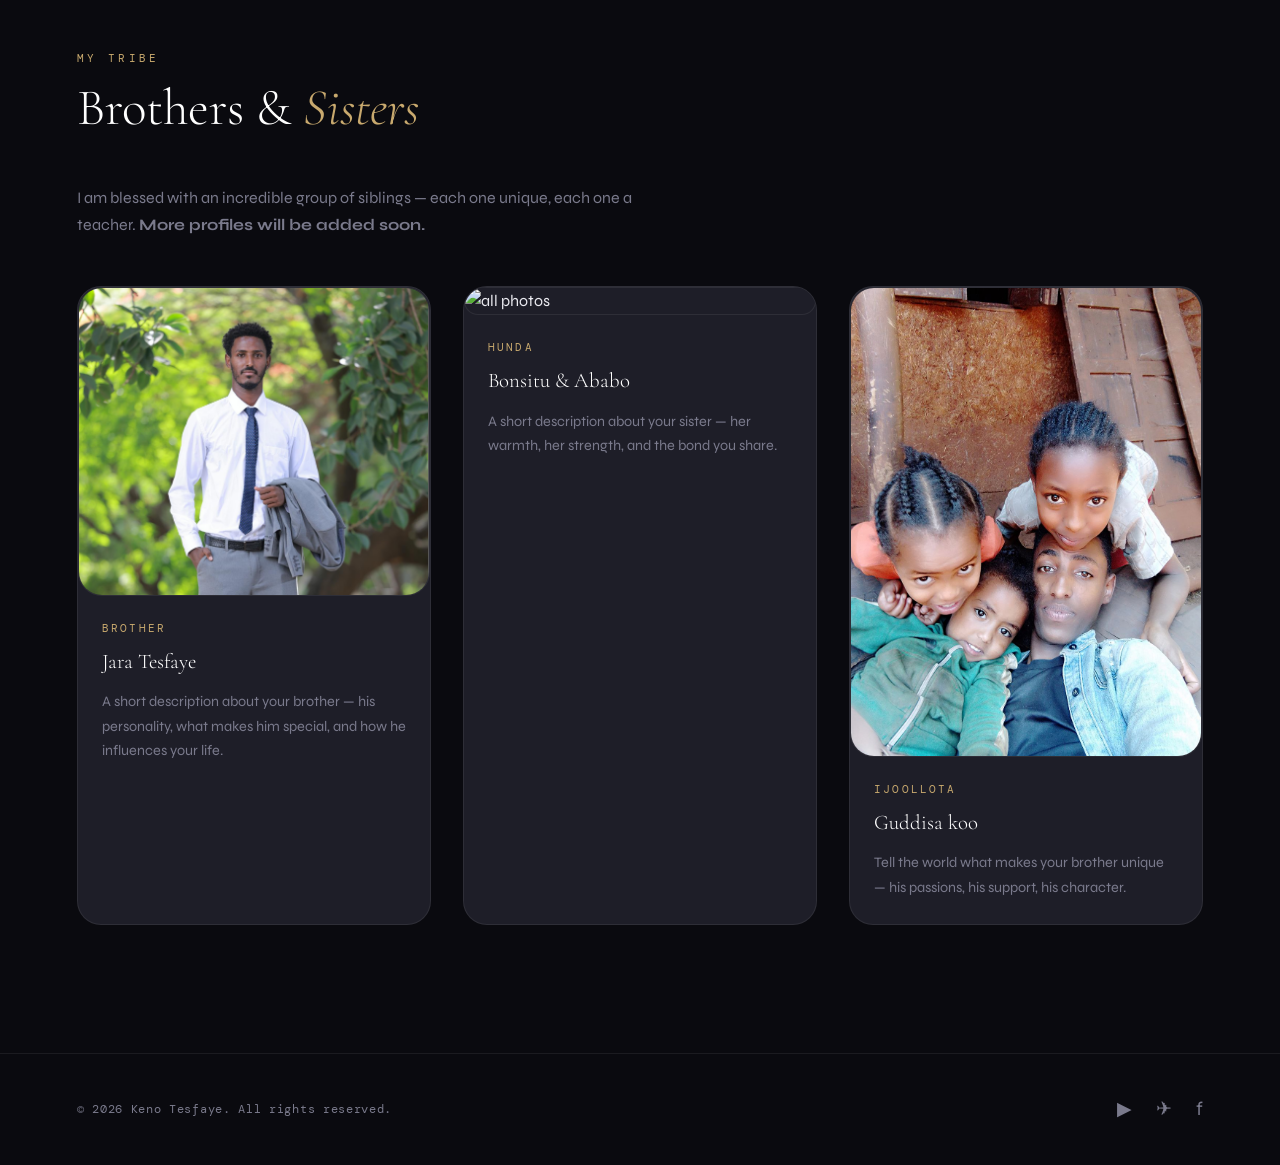
==== commit fd44310d: "Change image source from Jara.jpg to Jara.png" ====
--- a/about.html
+++ b/about.html
@@ -121,7 +121,7 @@
       <div class="siblings-grid" role="list">
         <!-- Sibling 1 placeholder -->
         <article class="sibling-card" role="listitem">
-          <img src="Jara.jpg" 
+          <img src="Jara.png" 
           alt="Brother's photo" 
           class="sibling-card" 
           loading="lazy"> 
@@ -191,4 +191,4 @@
     });
   </script>
 </body>
-</html>+</html>
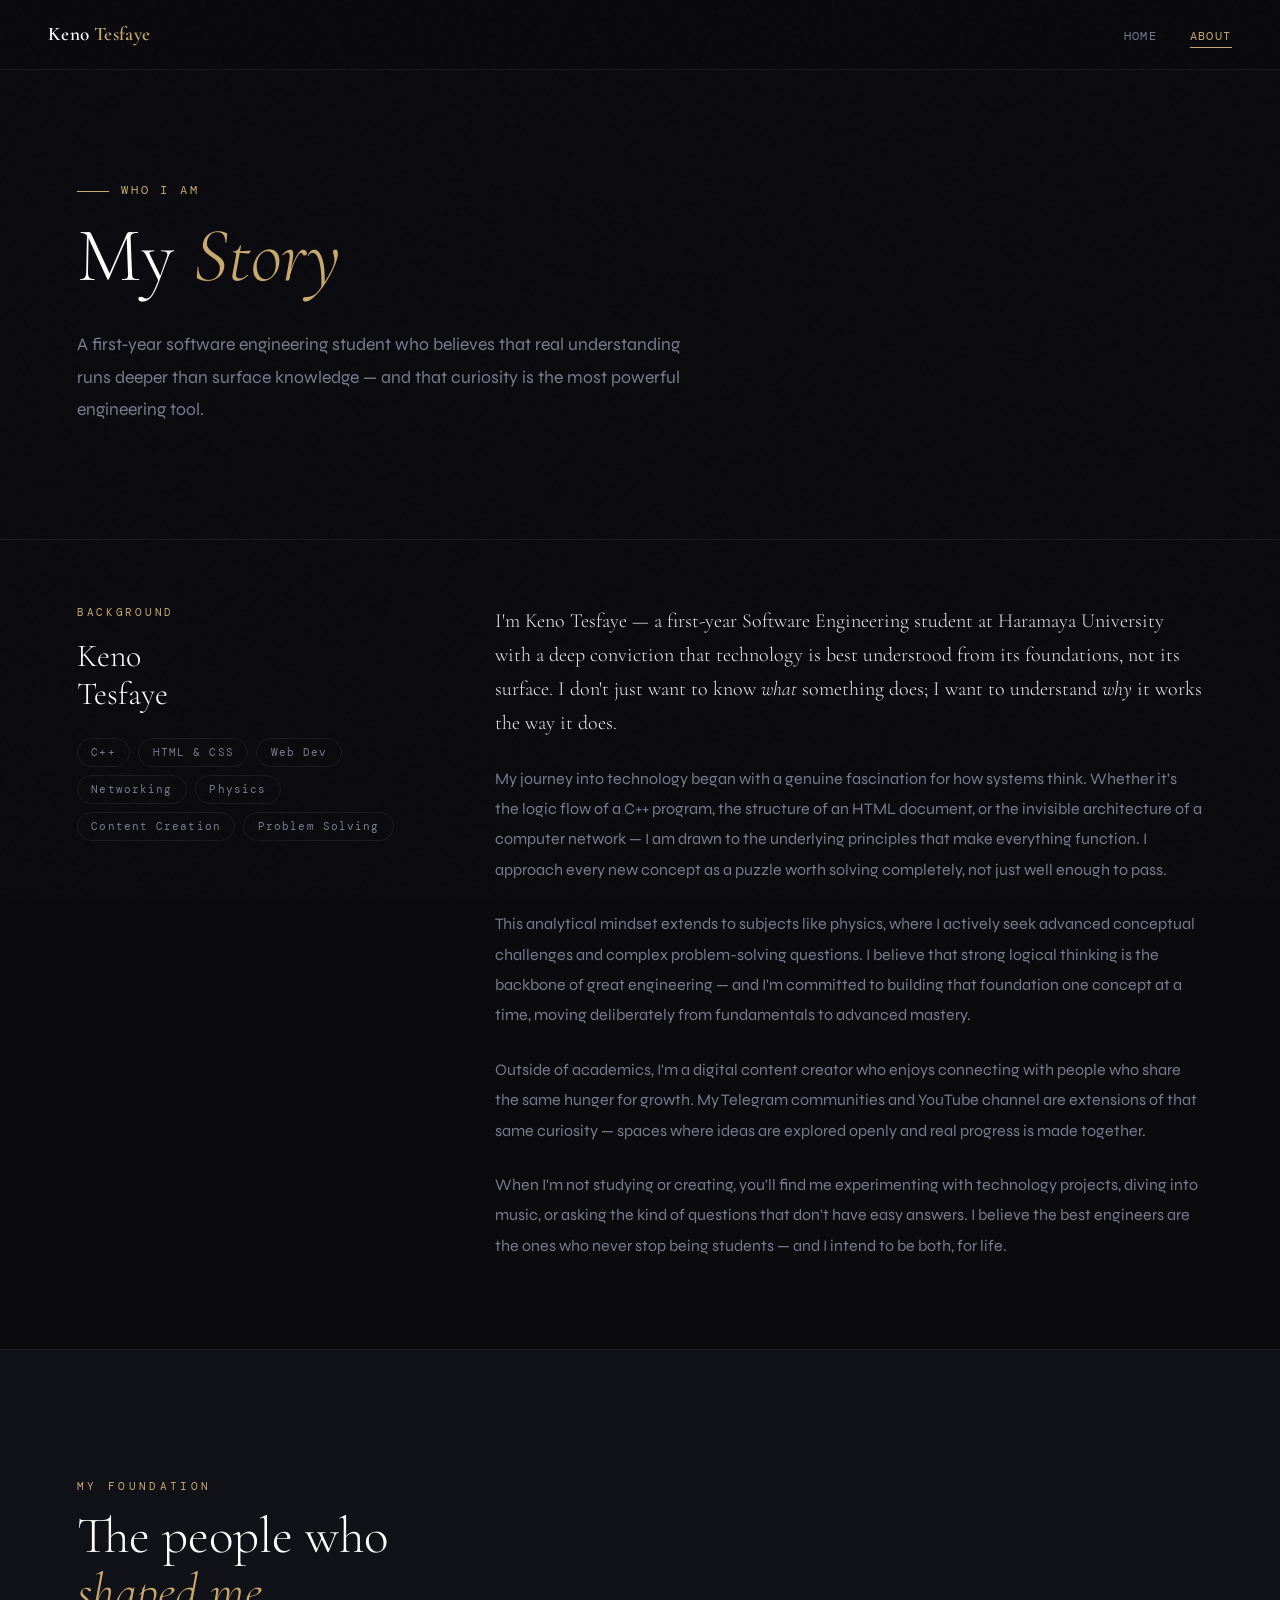
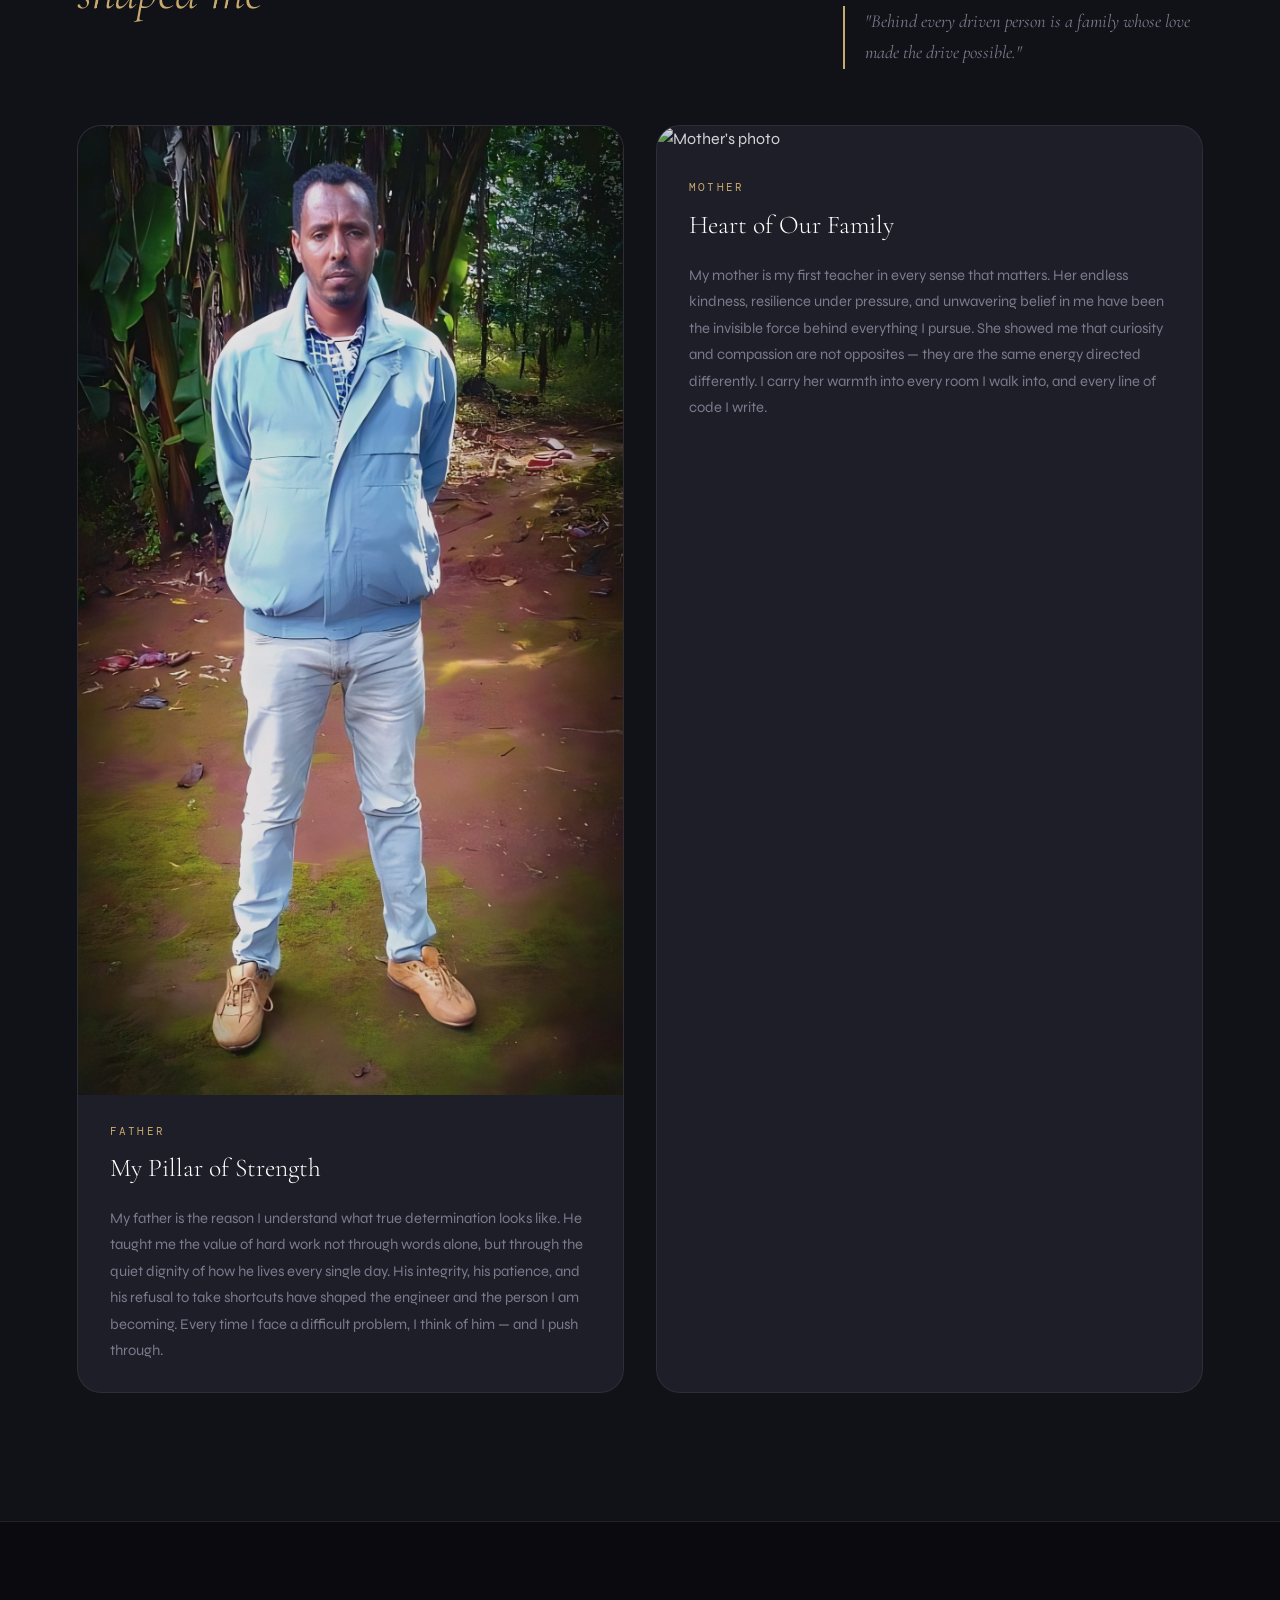
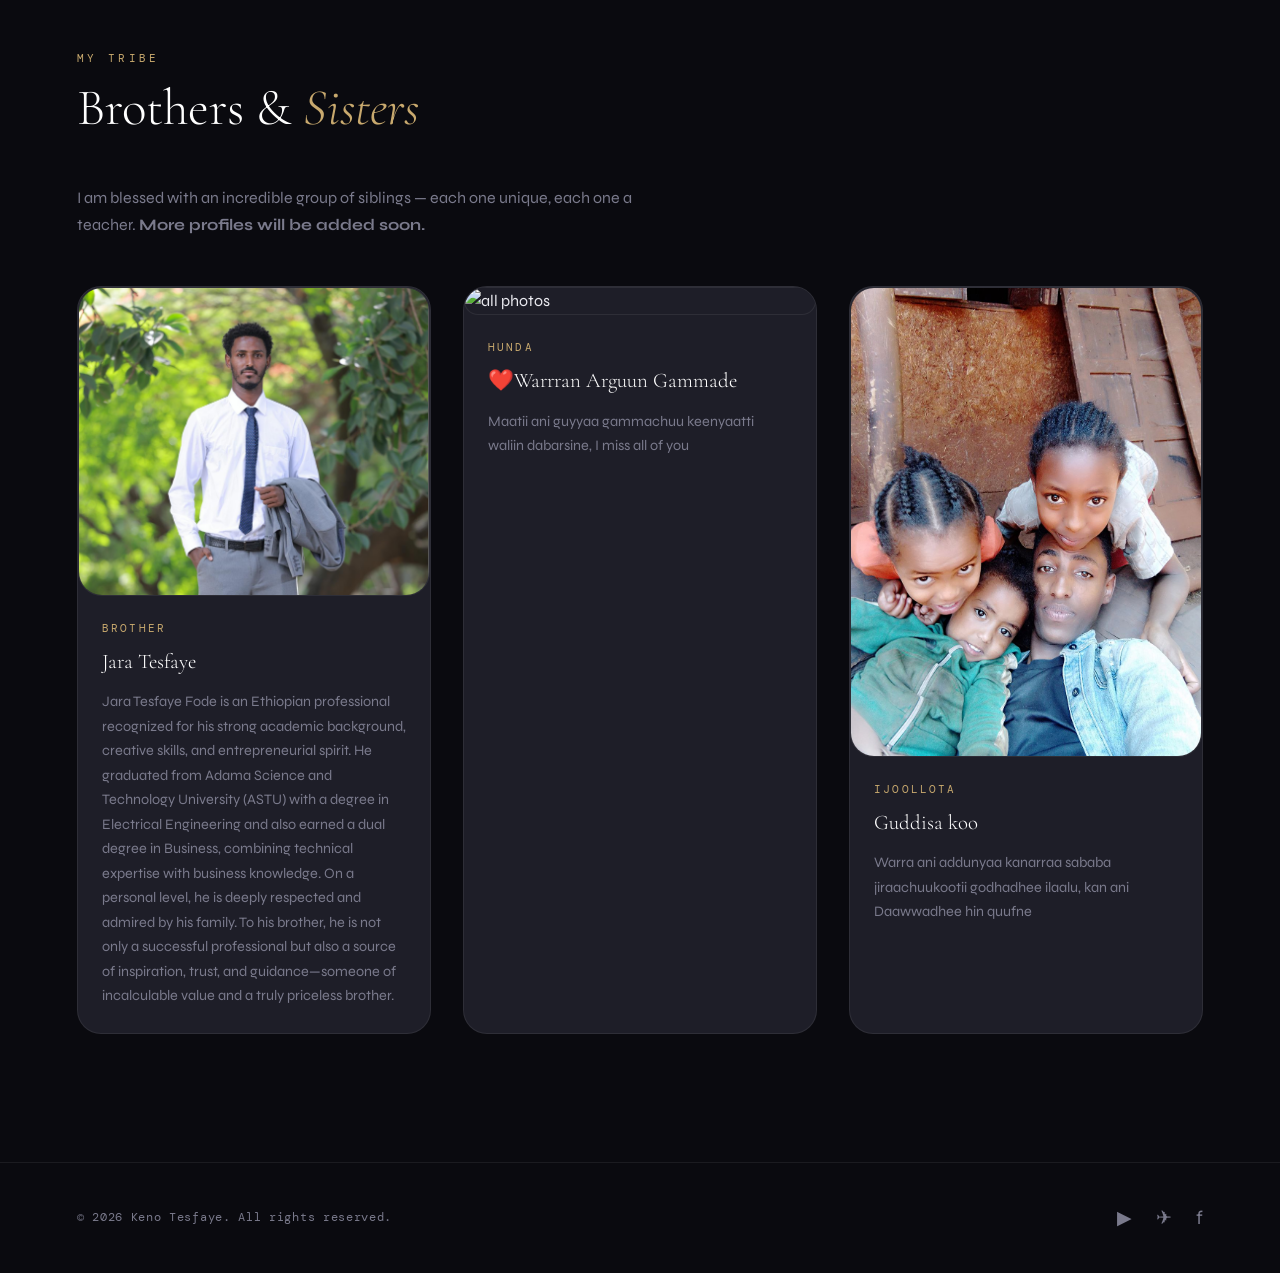
==== commit fcffd12a: "Revise sibling stories in about.html Updated sibling descriptions with personal details and sentimen" ====
--- a/about.html
+++ b/about.html
@@ -128,7 +128,9 @@
           <div class="sibling-card-body">
             <p class="sibling-role">Brother</p>
             <h3 class="sibling-name">Jara Tesfaye</h3>
-            <p class="sibling-story">A short description about your brother — his personality, what makes him special, and how he influences your life.</p>
+            <p class="sibling-story">Jara Tesfaye Fode is an Ethiopian professional recognized for his strong academic background, creative skills, and entrepreneurial spirit. He graduated from Adama Science and Technology University (ASTU) with a degree in Electrical Engineering and also earned a dual degree in Business, combining technical expertise with business knowledge.
+
+On a personal level, he is deeply respected and admired by his family. To his brother, he is not only a successful professional but also a source of inspiration, trust, and guidance—someone of incalculable value and a truly priceless brother.</p>
           </div>
         </article>
 
@@ -140,8 +142,8 @@
           loading="lazy"> 
           <div class="sibling-card-body">
             <p class="sibling-role">Hunda</p>
-            <h3 class="sibling-name">Bonsitu & Ababo</h3>
-            <p class="sibling-story">A short description about your sister — her warmth, her strength, and the bond you share.</p>
+            <h3 class="sibling-name">❤️Warrran Arguun Gammade</h3>
+            <p class="sibling-story">Maatii ani guyyaa gammachuu keenyaatti waliin dabarsine, I miss all of you</p>
           </div>
         </article>
 
@@ -154,7 +156,7 @@
           <div class="sibling-card-body">
             <p class="sibling-role">Ijoollota</p>
             <h3 class="sibling-name">Guddisa koo</h3>
-            <p class="sibling-story">Tell the world what makes your brother unique — his passions, his support, his character.</p>
+            <p class="sibling-story">Warra ani addunyaa kanarraa sababa jiraachuukootii godhadhee ilaalu, kan ani Daawwadhee hin quufne </p>
           </div>
         </article>
 
